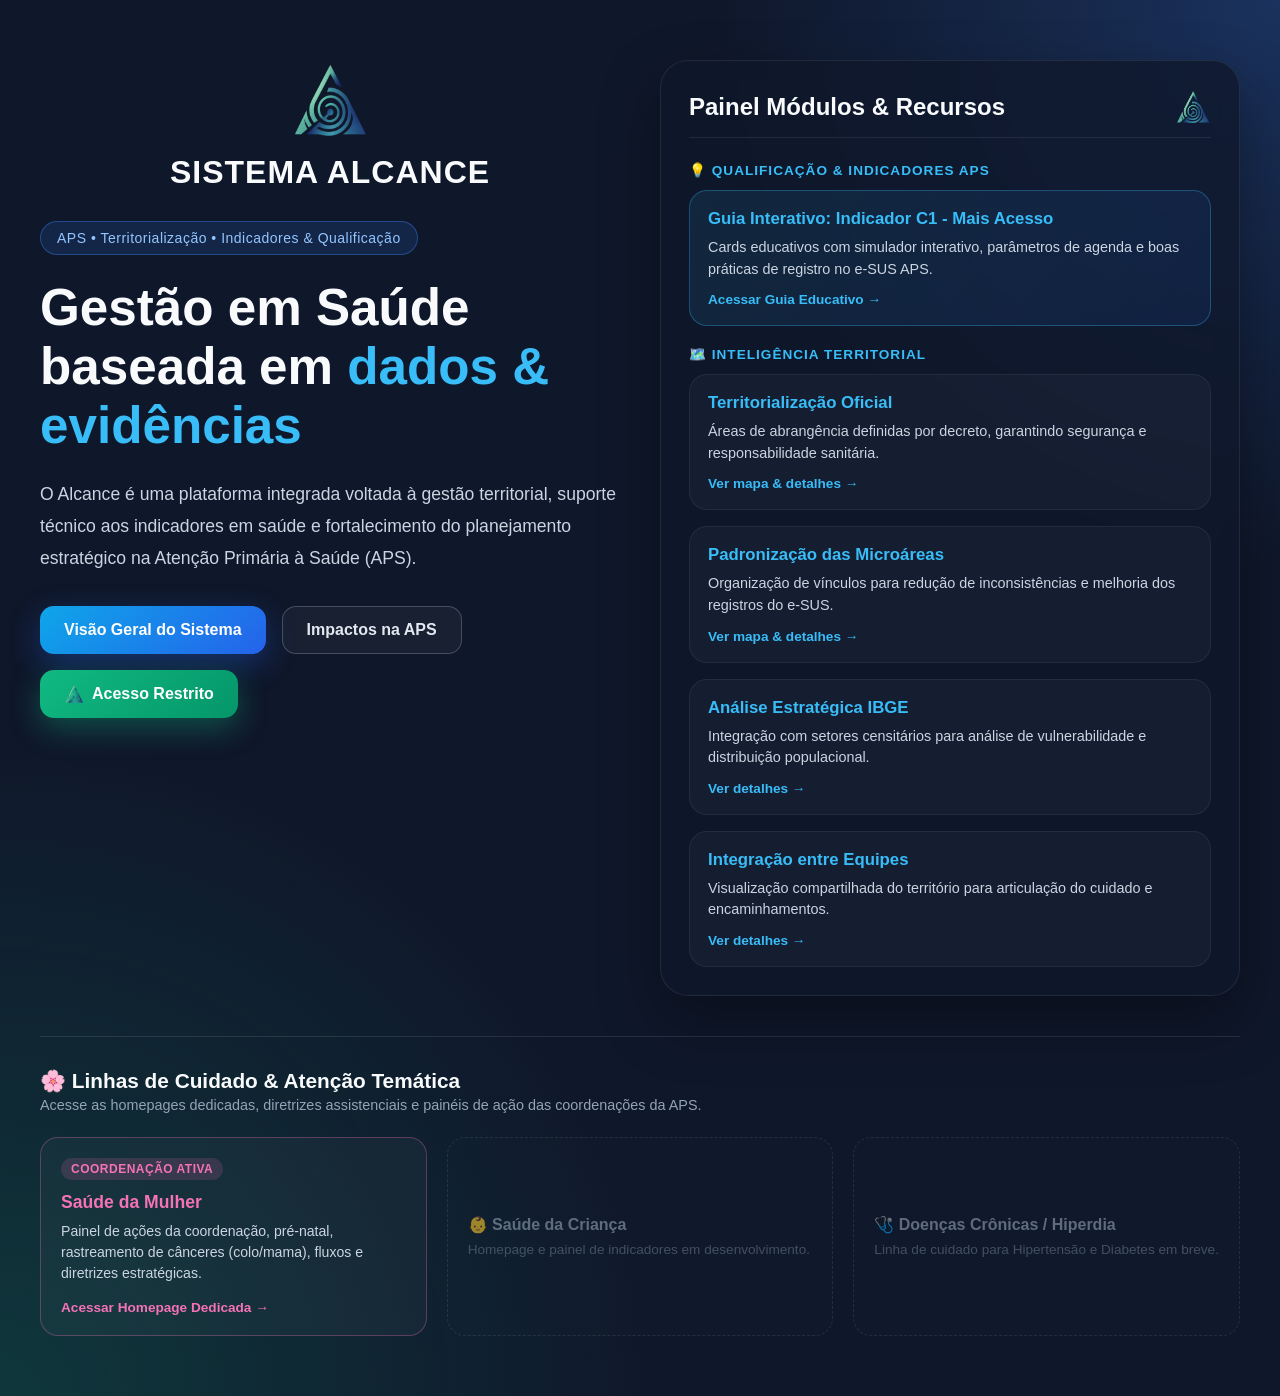
==== index.html @ 6677993c "Update index.html" ====
<!DOCTYPE html>
<html lang="pt-BR">
<head>
  <!-- Google tag (gtag.js) -->
  <script async src="https://www.googletagmanager.com/gtag/js?id=G-38ZMN3E2EZ"></script>
  <script>
    window.dataLayer = window.dataLayer || [];
    function gtag(){dataLayer.push(arguments);}
    gtag('js', new Date());

    gtag('config', 'G-38ZMN3E2EZ');
  </script>
	
  <!-- Meta Tags Básicas e Configurações -->
  <meta charset="UTF-8">
  <meta name="viewport" content="width=device-width, initial-scale=1.0">
  <title>Sistema Alcance - Gestão, Territorialização e Indicadores APS</title>
  <meta name="description" content="Sistema Alcance: Plataforma integrada para a Atenção Primária à Saúde (APS) com mapeamento territorial, gestão de equipes, acompanhamento de escalas, indicadores de saúde e ordens de serviço.">
  <meta name="keywords" content="Alcance, APS, Atenção Primária à Saúde, Estratégia Saúde da Família, ESF, eMulti, territorialização, microáreas, gestão de saúde pública, diário de bordo, DGAPS">
  <meta name="robots" content="index, follow">

  <!-- Autoria e Propriedade Intelectual -->
  <meta name="author" content="Hermes Sousa Novais, Matheus Correia Seki">
  <meta name="copyright" content="© 2026 Matheus Correia Seki, Hermes Sousa Novais. Todos os direitos reservados.">
  <meta name="designer" content="Hermes Sousa Novais, Matheus Correia Seki">
  <meta name="publisher" content="Hermes Sousa Novais, Matheus Correia Seki">

  <!-- Funcionalidades do Sistema (Metadados Personalizados e Aplicação) -->
  <meta name="application-name" content="Alcance">
  <meta name="category" content="Sistema de Gestão / Saúde / Territorialização">
  <meta name="system-features" content="Buscador de Estabelecimentos, Buscador de Profissionais, Buscador de Território, Gestão de Ordens de Serviço, Chamados e Sala de Chat Alcance">

  <!-- Open Graph (Para redes sociais como WhatsApp, LinkedIn, Facebook) -->
  <meta property="og:type" content="website">
  <meta property="og:title" content="Alcance - Sistema de Gestão e Diretoria (DGAPS)">
  <meta property="og:description" content="Plataforma de gestão com buscadores de estabelecimentos, profissionais e territórios, emissão de ordens de serviço e chat integrado.">
  <meta property="og:site_name" content="Alcance">
  <meta property="og:locale" content="pt_BR">
  <meta property="og:image" content="https://alcancedab.github.io/sistemaalcance/faviconA_500x476.png">
  
						  
																		  
																				 
  <link rel="icon" type="image/x-icon" href="faviconA_500x476.png">

  <style>
    * {
      margin: 0;
      padding: 0;
      box-sizing: border-box;
      font-family: Arial, Helvetica, sans-serif;
    }

    body {
      background: #0f172a;
      color: #f8fafc;
      overflow-x: hidden;
    }

    .banner {
      min-height: 100vh;
      display: flex;
      flex-direction: column;
      align-items: center;
      justify-content: center;
      padding: 60px 20px;
      position: relative;
      background:
        radial-gradient(circle at top right, rgba(59,130,246,0.25), transparent 30%),
        radial-gradient(circle at bottom left, rgba(16,185,129,0.2), transparent 35%),
        #0f172a;
    }

    .container {
      width: 100%;
      max-width: 1200px;
      display: grid;
      grid-template-columns: repeat(auto-fit, minmax(320px, 1fr));
      gap: 40px;
      align-items: flex-start;
    }

    .content {
      animation: fadeUp 1s ease;
    }

    .header-brand {
      text-align: center;
      margin-bottom: 30px;
    }

    .header-brand img {
      width: 80px;
      height: 80px;
      margin-bottom: 10px;
    }

    .header-brand h1 {
      font-size: 2rem;
      letter-spacing: 1px;
    }

    .tag {
      display: inline-block;
      padding: 8px 16px;
      border-radius: 999px;
      background: rgba(59,130,246,0.15);
      border: 1px solid rgba(59,130,246,0.4);
      color: #93c5fd;
      margin-bottom: 24px;
      font-size: 14px;
      letter-spacing: 0.5px;
    }

    h1 {
      font-size: clamp(2.2rem, 4vw, 3.8rem);
      line-height: 1.15;
      margin-bottom: 24px;
      font-weight: 800;
    }

    h1 span {
      color: #38bdf8;
    }

    .description {
      font-size: 1.1rem;
      line-height: 1.8;
      color: #cbd5e1;
      margin-bottom: 32px;
    }

    .buttons {
      display: flex;
      flex-wrap: wrap;
      gap: 16px;
    }

    .btn {
      padding: 14px 24px;
      border-radius: 14px;
      text-decoration: none;
      font-weight: bold;
      transition: 0.3s ease;
      cursor: pointer;
      border: none;
      font-size: 1rem;
      display: inline-flex;
      align-items: center;
      gap: 8px;
    }

    .btn-primary {
      background: linear-gradient(135deg, #0ea5e9, #2563eb);
      color: white;
      box-shadow: 0 10px 30px rgba(37,99,235,0.35);
    }

    .btn-primary:hover {
      transform: translateY(-3px);
    }

    .btn-secondary {
      border: 1px solid rgba(255,255,255,0.2);
      color: #e2e8f0;
      background: rgba(255,255,255,0.04);
    }

    .btn-secondary:hover {
      background: rgba(255,255,255,0.08);
    }

    .btn-intranet {
      background: linear-gradient(135deg, #10b981, #059669);
      color: white;
      box-shadow: 0 10px 30px rgba(16, 185, 129, 0.35);
    }

    .btn-intranet:hover {
      transform: translateY(-3px);
      background: linear-gradient(135deg, #059669, #047857);
    }

    .panel {
      background: rgba(15,23,42,0.75);
      border: 1px solid rgba(255,255,255,0.08);
      border-radius: 28px;
      padding: 28px;
      backdrop-filter: blur(10px);
      box-shadow: 0 25px 60px rgba(0,0,0,0.35);
      animation: fadeUp 1.2s ease;
    }

    .panel-header {
      display: flex;
      align-items: center;
      justify-content: space-between;
      margin-bottom: 24px;
      border-bottom: 1px solid rgba(255,255,255,0.08);
      padding-bottom: 12px;
    }

    .panel-header h2 {
      color: #f8fafc;
      font-size: 1.5rem;
    }

    .section-title {
      font-size: 0.85rem;
      text-transform: uppercase;
      letter-spacing: 1px;
      color: #38bdf8;
      margin: 20px 0 12px 0;
      font-weight: bold;
    }

    .card-grid {
      display: grid;
      gap: 16px;
    }

    .card {
      background: rgba(255,255,255,0.03);
      border: 1px solid rgba(255,255,255,0.06);
      border-radius: 18px;
      padding: 18px;
      transition: 0.3s ease;
      cursor: pointer;
      display: flex;
      flex-direction: column;
      justify-content: space-between;
      text-decoration: none;
    }

    .card:hover {
      transform: translateY(-3px);
      border-color: rgba(56,189,248,0.4);
      background: rgba(56,189,248,0.06);
    }

								   
    .card-featured {
      background: linear-gradient(135deg, rgba(56,189,248,0.1), rgba(37,99,235,0.1));
      border: 1px solid rgba(56,189,248,0.3);
    }

    .card-featured:hover {
      background: linear-gradient(135deg, rgba(56,189,248,0.2), rgba(37,99,235,0.2));
      border-color: #38bdf8;
    }

    .card h3 {
      margin-bottom: 8px;
      color: #38bdf8;
      font-size: 1.05rem;
    }

    .card p {
      color: #cbd5e1;
      line-height: 1.5;
      font-size: 0.9rem;
      margin-bottom: 12px;
    }

    .card-action {
      font-size: 0.85rem;
      color: #38bdf8;
      font-weight: bold;
      display: inline-flex;
      align-items: center;
      gap: 4px;
    }

    /* --- SEÇÃO DE RODAPÉ: LINHAS DE CUIDADO --- */
    .footer-care-lines {
      width: 100%;
      max-width: 1200px;
      margin: 40px auto 0 auto;
      padding-top: 32px;
      border-top: 1px solid rgba(255, 255, 255, 0.1);
      animation: fadeUp 1.4s ease;
    }

    .footer-header {
      margin-bottom: 24px;
    }

    .footer-header h2 {
      font-size: 1.3rem;
      color: #f8fafc;
      display: flex;
      align-items: center;
      gap: 8px;
    }

    .footer-header p {
      color: #94a3b8;
      font-size: 0.9rem;
      margin-top: 4px;
    }

    .care-grid {
      display: grid;
      grid-template-columns: repeat(auto-fit, minmax(280px, 1fr));
      gap: 20px;
    }

    /* Card Temático Ativo (Saúde da Mulher) */
    .card-care {
      background: rgba(255, 255, 255, 0.03);
      border: 1px solid rgba(244, 114, 182, 0.3);
      border-radius: 18px;
      padding: 20px;
      text-decoration: none;
      transition: all 0.3s ease;
      display: flex;
      flex-direction: column;
      justify-content: space-between;
    }

    .card-care:hover {
      transform: translateY(-4px);
      background: rgba(244, 114, 182, 0.06);
      border-color: #f472b6;
      box-shadow: 0 10px 25px rgba(244, 114, 182, 0.15);
    }

    .card-care-badge {
      display: inline-block;
      align-self: flex-start;
      padding: 4px 10px;
      border-radius: 999px;
      background: rgba(244, 114, 182, 0.15);
      color: #f472b6;
      font-size: 0.75rem;
      font-weight: bold;
      margin-bottom: 12px;
      letter-spacing: 0.5px;
    }

    .card-care h3 {
      color: #f472b6;
      font-size: 1.1rem;
      margin-bottom: 8px;
    }

    .card-care p {
      color: #cbd5e1;
      font-size: 0.88rem;
      line-height: 1.5;
      margin-bottom: 16px;
    }

    .card-care-action {
      font-size: 0.85rem;
      color: #f472b6;
      font-weight: bold;
      display: flex;
      align-items: center;
      gap: 4px;
    }

    /* Card Em Breve (Dashed/Opaco) */
    .card-care-placeholder {
      background: rgba(255, 255, 255, 0.01);
      border: 1px dashed rgba(255, 255, 255, 0.15);
      border-radius: 18px;
      padding: 20px;
      opacity: 0.6;
      display: flex;
      flex-direction: column;
      justify-content: center;
    }

    .card-care-placeholder h3 {
      color: #94a3b8;
      font-size: 1rem;
      margin-bottom: 6px;
    }

    .card-care-placeholder p {
      color: #64748b;
      font-size: 0.85rem;
      line-height: 1.4;
    }

    /* Modais */
    .modal {
      position: fixed;
      inset: 0;
      background: rgba(0,0,0,0.75);
      display: none;
      align-items: center;
      justify-content: center;
      padding: 20px;
      z-index: 1000;
    }

    .modal-content {
      width: 100%;
      max-width: 760px;
      max-height: 90vh;
      overflow-y: auto;
      background: #111827;
      border-radius: 24px;
      padding: 32px;
      border: 1px solid rgba(255,255,255,0.08);
      animation: fadeUp 0.4s ease;
    }

    .modal-content h2 {
      margin-bottom: 18px;
      color: #38bdf8;
    }

    .modal-content p {
      color: #e2e8f0;
      line-height: 1.8;
      margin-bottom: 16px;
    }

    .close {
      margin-top: 20px;
      display: inline-block;
      padding: 12px 18px;
      border-radius: 12px;
      background: #2563eb;
      color: white;
      cursor: pointer;
      border: none;
      font-weight: bold;
    }

    .close:hover {
      background: #1d4ed8;
    }

    .subtitle {
      font-weight: bold;
      color: #38bdf8;
      margin: 16px 0 12px;
    }

    .before {
      background: #7f1d1d;
      padding: 16px;
      border-radius: 12px;
    }

    .after {
      background: #065f46;
      padding: 16px;
      border-radius: 12px;
    }

    .split {
      display: flex;
      flex-wrap: wrap;
      gap: 2%;
      margin-bottom: 20px;
    }

    .center {
      text-align: center;
      font-size: 1.1rem;
      font-weight: bold;
      margin: 20px 0;
      color: #38bdf8;
    }

    @keyframes fadeUp {
      from {
        opacity: 0;
        transform: translateY(30px);
      }
      to {
        opacity: 1;
        transform: translateY(0);
      }
    }

    @media (max-width: 768px) {
      .banner {
        padding: 40px 16px;
      }

      .description {
        font-size: 1rem;
      }

      .split .box {
        width: 100% !important;
        margin-bottom: 10px;
      }
    }
  </style>
</head>
<body>

<section class="banner">
  <div class="container">

    <div class="content">
      <div class="header-brand" align="center">
        <img src="faviconA_500x476.png" alt="Logo Sistema Alcance">
        <h1>SISTEMA ALCANCE</h1>
      </div>

      <div class="tag">APS • Territorialização • Indicadores & Qualificação</div>

      <h1>
        Gestão em Saúde baseada em <span>dados & evidências</span>
      </h1>

      <p class="description">
        O Alcance é uma plataforma integrada voltada à gestão territorial, suporte técnico aos indicadores em saúde e fortalecimento do planejamento estratégico na Atenção Primária à Saúde (APS).
      </p>

      <div class="buttons">
        <button id="btn-explorar-avancos" class="btn btn-primary" onclick="openModal('modal1')">Visão Geral do Sistema</button>
        <button id="btn-impacto-aps" class="btn btn-secondary" onclick="openModal('modal2')">Impactos na APS</button>


<a id="modal_restrito" href="#" class="btn btn-intranet" target="ALCANCE" title="ACESSAR ALCANCE" onclick="atualizarLink(this)">
  <img src="faviconA_500x476.png" alt="Logo Intranet" style="width: 20px; height: 20px; vertical-align: middle;">
  Acesso Restrito
</a>

<script>
  function atualizarLink(elemento) {
    const urlAtual = window.location.href;
    const timestamp = Date.now();
    const baseUrl = "http://172.20.15.152:8080/alcance/";

    elemento.href = `${baseUrl}?origem=${encodeURIComponent(urlAtual)}&ts=${timestamp}`;
  }
</script>
		  
   
	
      </div>
    </div>

    <div class="panel">
      <div class="panel-header">
        <h2>Painel Módulos & Recursos</h2>
        <img src="faviconA_500x476.png" alt="Logo Intranet" style="width: 36px; height: 36px;">
      </div>

      <!-- SEÇÃO 1: EDUCAÇÃO & INDICADORES DA APS -->
      <div class="section-title">💡 Qualificação & Indicadores APS</div>
      <div class="card-grid">

																   
        <a href="monitoramento_c1.html" class="card card-featured" id="modal_monitoramento_c1" name="modal_monitoramento_c1">
          <div>
            <h3>Guia Interativo: Indicador C1 - Mais Acesso</h3>
            <p>Cards educativos com simulador interativo, parâmetros de agenda e boas práticas de registro no e-SUS APS.</p>
          </div>
          <span class="card-action">Acessar Guia Educativo &rarr;</span>
        </a>

      </div>

      <!-- SEÇÃO 2: TERRITORIALIZAÇÃO E INTELIGÊNCIA -->
      <div class="section-title">🗺️ Inteligência Territorial</div>
      <div class="card-grid">

        <div id="card-territorializacao-oficial" class="card" onclick="openModal('territorio')">
          <div>
            <h3>Territorialização Oficial</h3>
            <p>Áreas de abrangência definidas por decreto, garantindo segurança e responsabilidade sanitária.</p>
          </div>
          <span class="card-action">Ver mapa & detalhes &rarr;</span>
        </div>

        <div id="card-padronizacao-microareas" class="card" onclick="openModal('microareas')">
          <div>
            <h3>Padronização das Microáreas</h3>
            <p>Organização de vínculos para redução de inconsistências e melhoria dos registros do e-SUS.</p>
          </div>
          <span class="card-action">Ver mapa & detalhes &rarr;</span>
        </div>

        <div id="card-inteligencia-territorial" class="card" onclick="openModal('dados')">
          <div>
            <h3>Análise Estratégica IBGE</h3>
            <p>Integração com setores censitários para análise de vulnerabilidade e distribuição populacional.</p>
          </div>
          <span class="card-action">Ver detalhes &rarr;</span>
        </div>

        <div id="card-integracao-equipes" class="card" onclick="openModal('integracao')">
          <div>
            <h3>Integração entre Equipes</h3>
            <p>Visualização compartilhada do território para articulação do cuidado e encaminhamentos.</p>
          </div>
          <span class="card-action">Ver detalhes &rarr;</span>
        </div>

      </div>
    </div>

  </div> <!-- /container -->

  <!-- RODAPÉ DE LINHAS DE CUIDADO -->
  <div class="footer-care-lines">
    <div class="footer-header">
      <h2>🌸 Linhas de Cuidado & Atenção Temática</h2>
      <p>Acesse as homepages dedicadas, diretrizes assistenciais e painéis de ação das coordenações da APS.</p>
    </div>

    <div class="care-grid">

      <!-- CARD: SAÚDE DA MULHER -->
      <a href="https://alcancedab.github.io/sistemaalcance/saude_da_mulher/" class="card-care" id="card-saude-mulher">
        <div>
          <span class="card-care-badge">COORDENAÇÃO ATIVA</span>
          <h3>Saúde da Mulher</h3>
          <p>Painel de ações da coordenação, pré-natal, rastreamento de cânceres (colo/mama), fluxos e diretrizes estratégicas.</p>
        </div>
        <span class="card-care-action">Acessar Homepage Dedicada &rarr;</span>
      </a>

      <!-- CARD PLACEHOLDER: EXPANSÃO FUTURA 1 -->
      <div class="card-care-placeholder">
        <h3>👶 Saúde da Criança</h3>
        <p>Homepage e painel de indicadores em desenvolvimento.</p>
      </div>

      <!-- CARD PLACEHOLDER: EXPANSÃO FUTURA 2 -->
      <div class="card-care-placeholder">
        <h3>🩺 Doenças Crônicas / Hiperdia</h3>
        <p>Linha de cuidado para Hipertensão e Diabetes em breve.</p>
      </div>

    </div>
  </div>

</section>

<!-- Modais de Informação -->

<div class="modal" id="territorio">
  <div class="modal-content">
    <h2>Territorialização Oficial da APS</h2>
    <p>
      A definição oficial das áreas de abrangência estabelece uma base territorial única para o município, fortalecendo a responsabilidade sanitária das equipes e reduzindo conflitos operacionais.
    </p>
    <p>
      Essa estrutura melhora o planejamento assistencial, garante maior rastreabilidade das ações e cria uma referência institucional sólida para organização da rede.
    </p>

    <iframe title="Mapa da Territorialização Oficial da APS" src="https://www.google.com/maps/d/embed?mid=1eyHaUmgde3d_SB54TWCWEo4ScTZJweg&ehbc=2E312F" width="100%" height="480" style="border:0;"></iframe>

    <button id="btn-fechar-modal-territorio" class="close" onclick="closeModal('territorio')">Fechar</button>
  </div>
</div>

<div class="modal" id="microareas">
  <div class="modal-content">
    <h2>Padronização das Microáreas</h2>
    <p>
      As microáreas foram organizadas e vinculadas corretamente às equipes responsáveis, reduzindo registros incorretos e melhorando a consistência dos dados assistenciais.
    </p>
    <p>
      Com informações mais confiáveis, a gestão amplia sua capacidade de identificar demandas, monitorar territórios e qualificar o planejamento das ações de saúde.
    </p>

    <iframe title="Mapa de Padronização das Microáreas" src="https://www.google.com/maps/d/embed?mid=16fmvKLqYx9dQ7GLffCmr80mK1w67Ek8&ehbc=2E312F" width="100%" height="480" style="border:0;"></iframe>	

    <button id="btn-fechar-modal-microareas" class="close" onclick="closeModal('microareas')">Fechar</button>
  </div>
</div>

<div class="modal" id="dados">
  <div class="modal-content">
    <h2>Inteligência Territorial e Análise Estratégica</h2>
    <p>
      O mapa territorial estruturado com base nos setores censitários do IBGE amplia a capacidade analítica do município e fortalece o planejamento territorial da APS.
    </p>
    <p>
      Essa organização permite análises relacionadas à distribuição populacional, vulnerabilidade social, demanda assistencial e priorização de ações no território.
    </p>

    <div class="subtitle">Organizar o território transforma o cuidado</div>

    <div class="split">
      <div class="box before" style="width:49%">
        <h2>ANTES</h2>
        <p>Território desorganizado<br>Equipes sobrepostas<br>População invisível</p>
      </div>

      <div class="box after" style="width:49%">
        <h2>DEPOIS</h2>
        <p>Território definido<br>Equipes equilibradas<br>Cuidado garantido</p>
      </div>	
    </div>

    <h2>Antes era sorte.<br>Hoje é estratégia.</h2>
    <button id="btn-fechar-modal-dados" class="close" onclick="closeModal('dados')">Fechar</button>
  </div>
</div>

<div class="modal" id="integracao">
  <div class="modal-content">
    <h2>Integração e Coordenação do Cuidado</h2>
    <p>
      A visualização compartilhada dos territórios fortalece a comunicação entre equipes, reduz fragmentações e melhora o fluxo de encaminhamentos na rede.
    </p>
    <p>
      O resultado é uma APS mais integrada, organizada e preparada para garantir continuidade do cuidado à população.
    </p>

    <div class="center">
      Quando você organiza o território…<br>você transforma o cuidado.
    </div>

    <button id="btn-fechar-modal-integracao" class="close" onclick="closeModal('integracao')">Fechar</button>
  </div>
</div>

<div class="modal" id="modal1">
  <div class="modal-content">
    <h2>Visão Geral do Sistema Alcance</h2>
    <p>
      O Alcance consolida uma base integrada de inteligência territorial e suporte à gestão para a Atenção Primária à Saúde.
    </p>
    <p>
      Unindo territorialização, monitoramento de indicadores e suporte aos profissionais de saúde, o sistema busca aumentar a confiabilidade dos dados e qualificar a gestão pública.
    </p>
    <button id="btn-fechar-modal1" class="close" onclick="closeModal('modal1')">Fechar</button>
  </div>
</div>

<div class="modal" id="modal2">
  <div class="modal-content">
    <h2>Impactos Diretos na APS</h2>
    <p>
      As melhorias implementadas fortalecem princípios centrais da Atenção Primária, como territorialização, adscrição, responsabilidade sanitária e coordenação do cuidado.
    </p>
    <p>
      Com dados mais precisos e apoio pedagógico, as equipes conseguem atuar com maior efetividade, qualificar o acompanhamento da população e otimizar os indicadores municipais.
    </p>
    <button id="btn-fechar-modal2" class="close" onclick="closeModal('modal2')">Fechar</button>
  </div>
</div>

<script>
  function openModal(id) {
    document.getElementById(id).style.display = 'flex';
    
    if (typeof gtag === 'function') {
      gtag('event', 'abrir_modal', {
        'modal_id': id
      });
    }
  }

  function closeModal(id) {
    document.getElementById(id).style.display = 'none';
    
    if (typeof gtag === 'function') {
      gtag('event', 'fechar_modal', {
        'modal_id': id
      });
    }
  }

  window.onclick = function(event) {
    document.querySelectorAll('.modal').forEach(modal => {
      if (event.target === modal) {
        closeModal(modal.id);
      }
    });
  };

  window.addEventListener('keydown', function(event) {
    if (event.key === 'Escape') {
      document.querySelectorAll('.modal').forEach(modal => {
        if (modal.style.display === 'flex') {
          closeModal(modal.id);
        }
      });
    }
  });
</script>

</body>
</html>
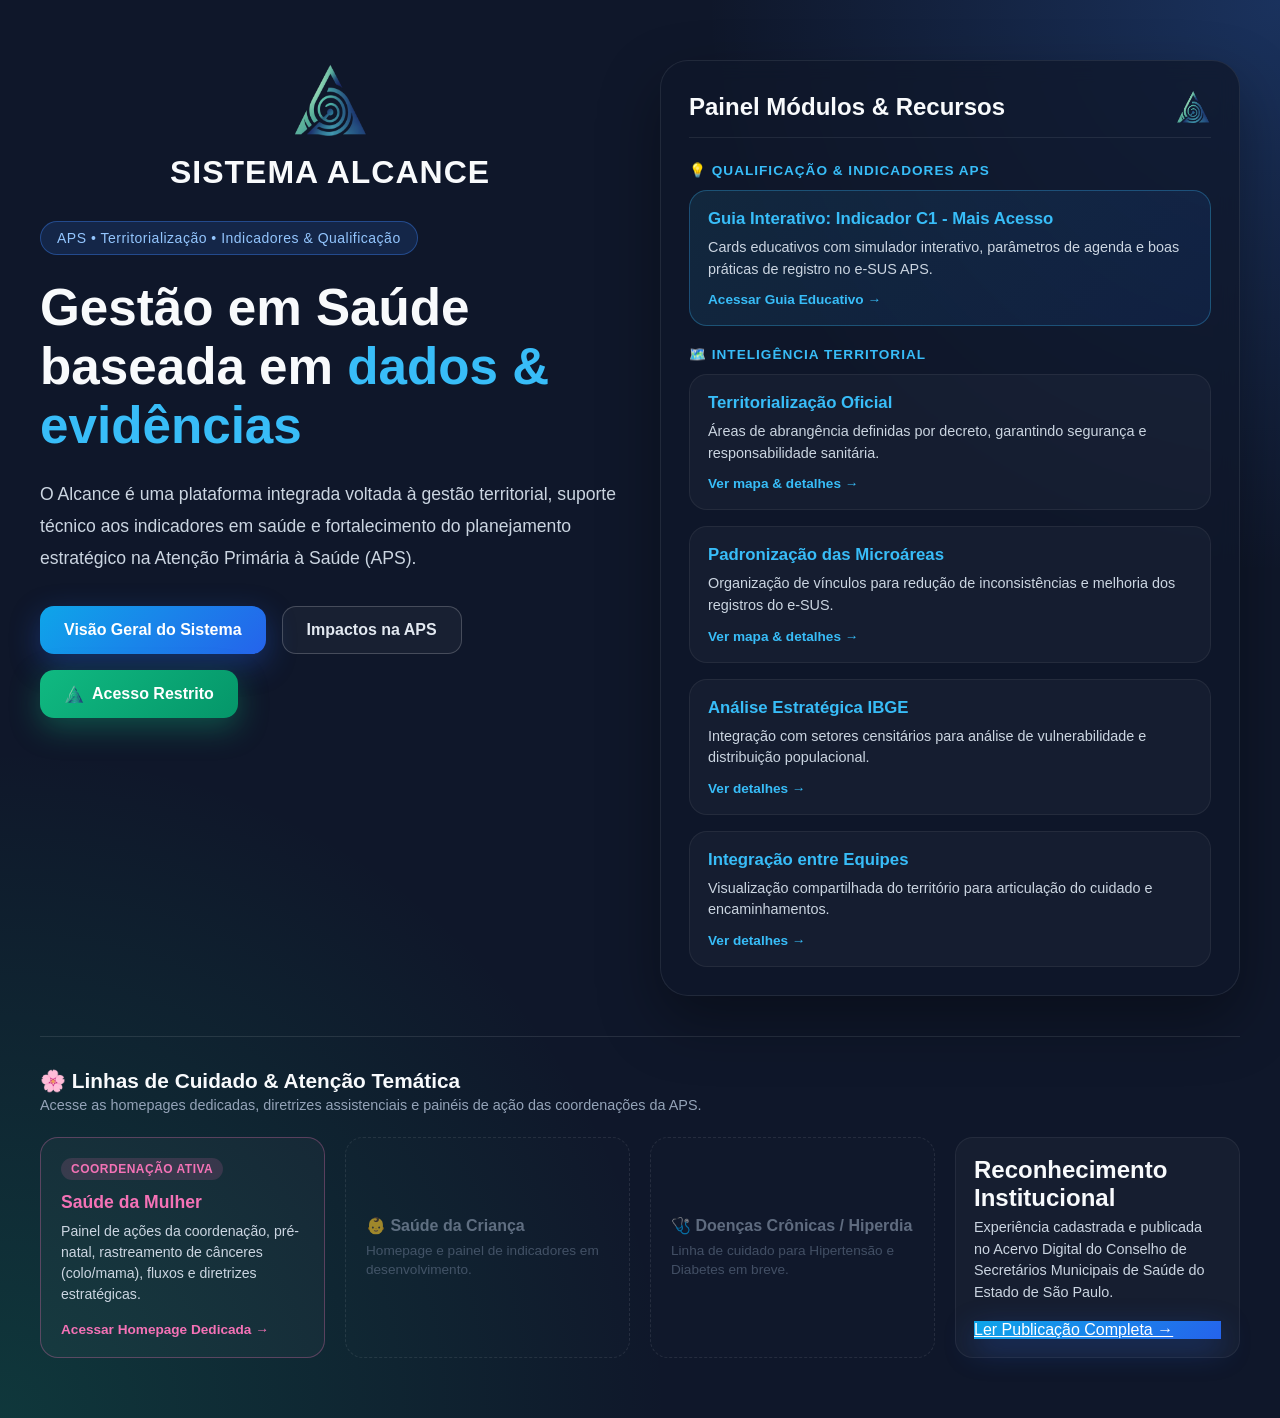
==== commit aa5521a9: "Update index.html" ====
--- a/index.html
+++ b/index.html
@@ -521,11 +521,6 @@
         <button id="btn-impacto-aps" class="btn btn-secondary" onclick="openModal('modal2')">Impactos na APS</button>
 
 
-<a id="modal_restrito" href="#" class="btn btn-intranet" target="ALCANCE" title="ACESSAR ALCANCE" onclick="atualizarLink(this)">
-  <img src="faviconA_500x476.png" alt="Logo Intranet" style="width: 20px; height: 20px; vertical-align: middle;">
-  Acesso Restrito
-</a>
-
 <script>
   function atualizarLink(elemento) {
     const urlAtual = window.location.href;
@@ -535,7 +530,10 @@
     elemento.href = `${baseUrl}?origem=${encodeURIComponent(urlAtual)}&ts=${timestamp}`;
   }
 </script>
-		  
+<a id="modal_restrito" href="#" class="btn btn-intranet" target="ALCANCE" title="ACESSAR ALCANCE" onclick="atualizarLink(this)">
+  <img src="faviconA_500x476.png" alt="Logo Intranet" style="width: 20px; height: 20px; vertical-align: middle;">  Acesso Restrito</a>
+
+  
    
 	
       </div>
@@ -611,6 +609,9 @@
     </div>
 
     <div class="care-grid">
+
+
+
 
       <!-- CARD: SAÚDE DA MULHER -->
       <a href="https://alcancedab.github.io/sistemaalcance/saude_da_mulher/" class="card-care" id="card-saude-mulher">
@@ -634,8 +635,28 @@
         <p>Linha de cuidado para Hipertensão e Diabetes em breve.</p>
       </div>
 
+ <!-- CARD PLACEHOLDER: ALCANCE PUBLICAÇÕES 2 -->
+<div class="card">
+    <h2>Reconhecimento Institucional</h2>
+    <p>Experiência cadastrada e publicada no Acervo Digital do Conselho de Secretários Municipais de Saúde do Estado de São Paulo.</p>
+
+    <a href="https://alcancedab.github.io/sistemaalcance/publicacoes.html" target="_blank" rel="noopener noreferrer" class="btn-primary">
+        Ler Publicação Completa →
+    </a>
+</div>
+
     </div>
+
+
+
+
+
   </div>
+
+
+
+
+
 
 </section>
 
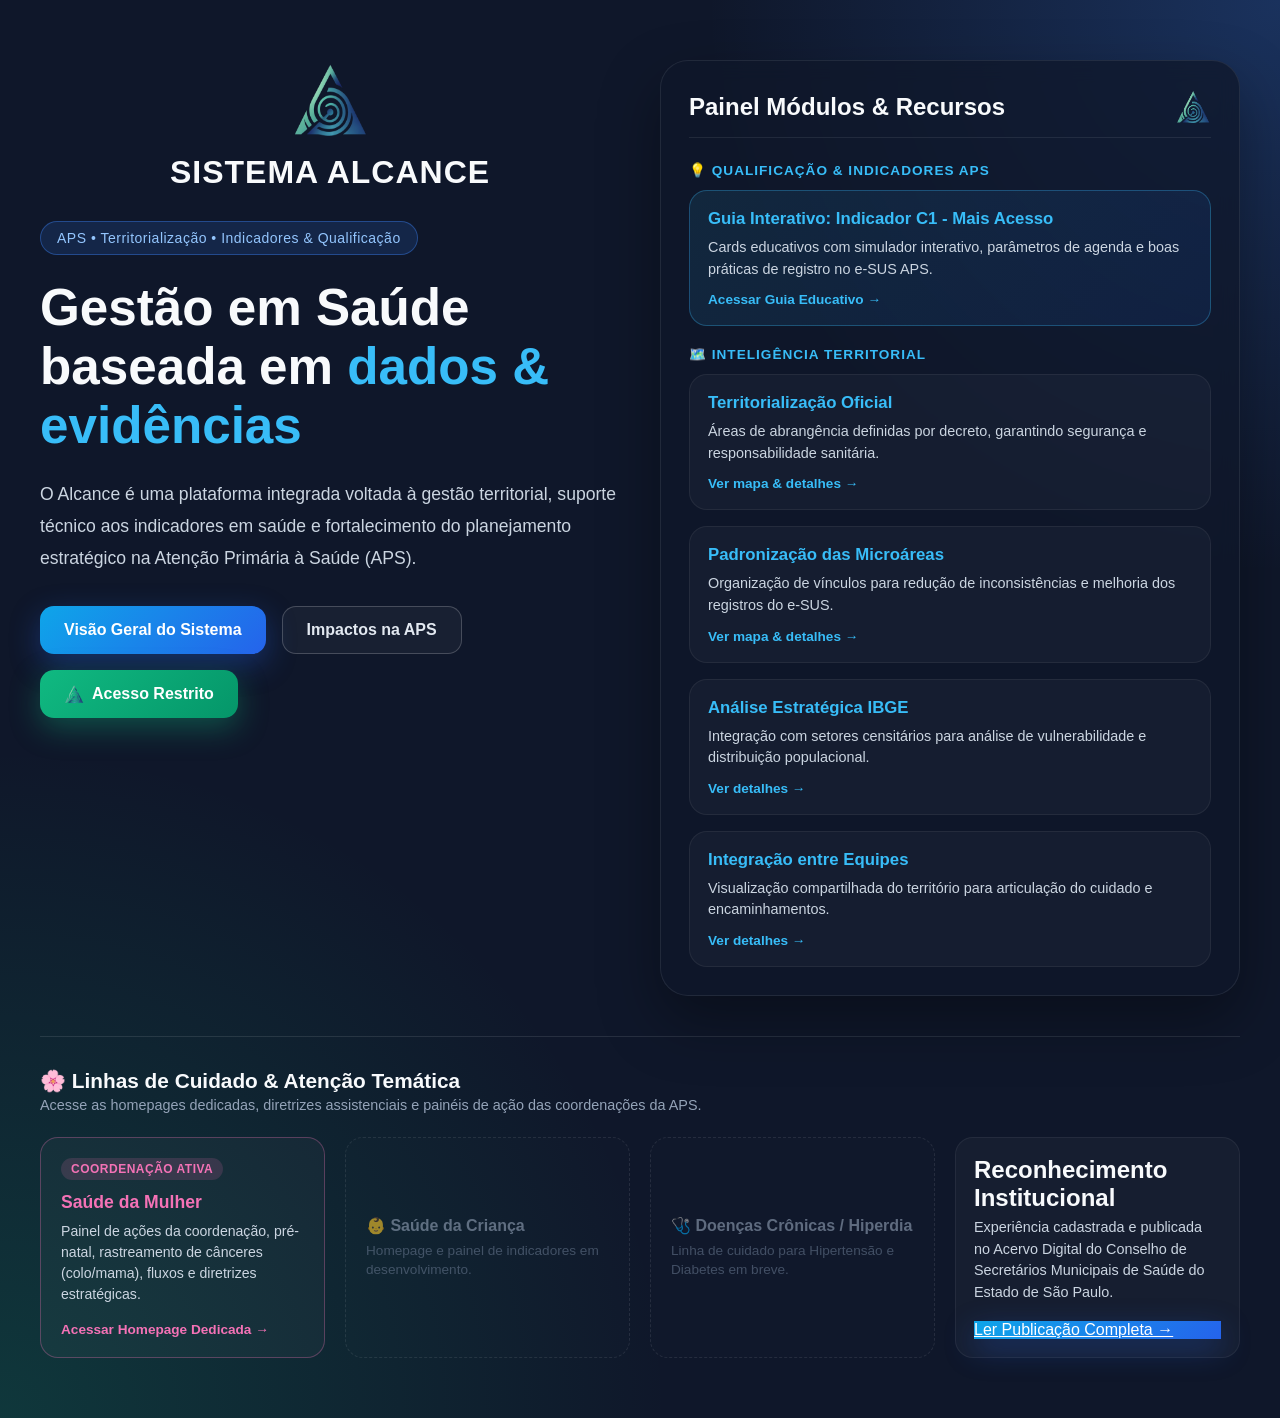
==== commit 03edde6d: "Update index.html" ====
--- a/index.html
+++ b/index.html
@@ -10,7 +10,7 @@
 
     gtag('config', 'G-38ZMN3E2EZ');
   </script>
-	
+<meta name="google-site-verification" content="s5olmcYxA5IlNNu046cuGvx0DZepJW0EpLOAgCFvPYY" />	
   <!-- Meta Tags Básicas e Configurações -->
   <meta charset="UTF-8">
   <meta name="viewport" content="width=device-width, initial-scale=1.0">
@@ -640,7 +640,7 @@
     <h2>Reconhecimento Institucional</h2>
     <p>Experiência cadastrada e publicada no Acervo Digital do Conselho de Secretários Municipais de Saúde do Estado de São Paulo.</p>
 
-    <a href="https://alcancedab.github.io/sistemaalcance/publicacoes.html" target="_blank" rel="noopener noreferrer" class="btn-primary">
+    <a href="https://alcancedab.github.io/sistemaalcance/publicacoes.html" class="btn-primary">
         Ler Publicação Completa →
     </a>
 </div>
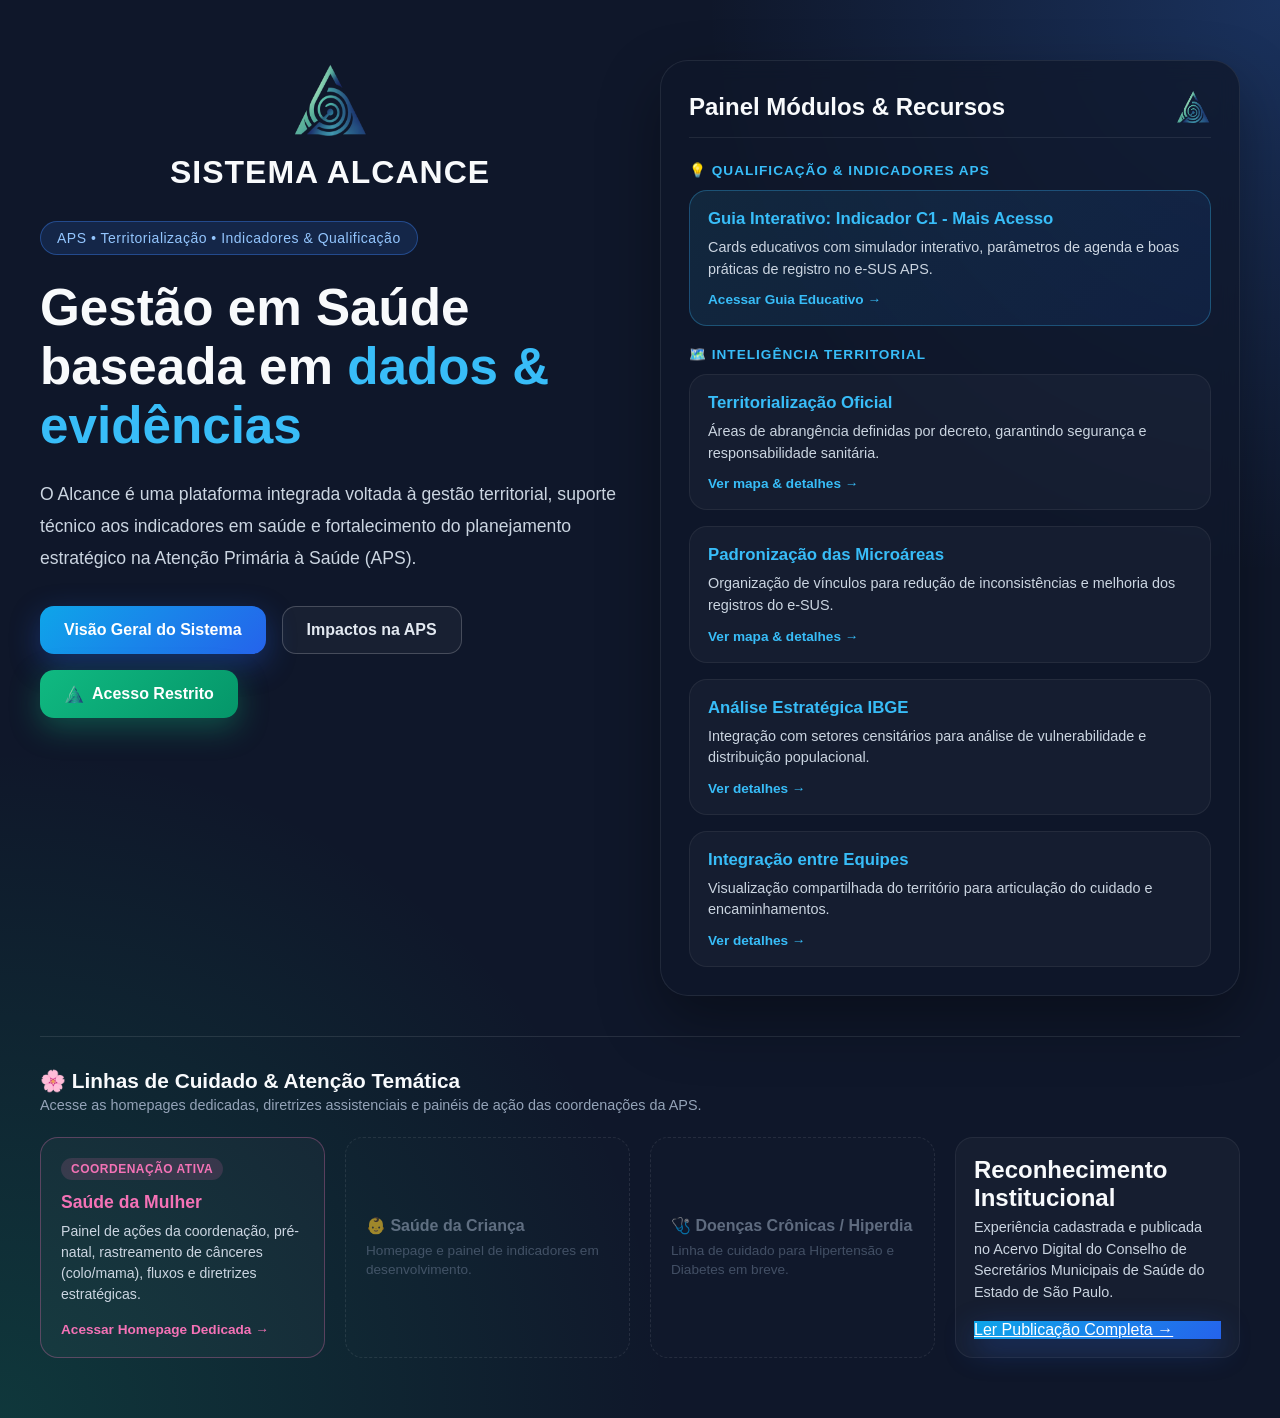
==== commit 74c39259: "Update index.html" ====
--- a/index.html
+++ b/index.html
@@ -11,6 +11,52 @@
     gtag('config', 'G-38ZMN3E2EZ');
   </script>
 <meta name="google-site-verification" content="s5olmcYxA5IlNNu046cuGvx0DZepJW0EpLOAgCFvPYY" />	
+
+<script type="application/ld+json">
+{
+  "@context": "https://schema.org",
+  "@graph": [
+    {
+      "@type": "SoftwareApplication",
+      "@id": "https://seudominio.com.br/#software",
+      "name": "Sistema Alcance",
+      "operatingSystem": "Web",
+      "applicationCategory": "HealthApplication",
+      "description": "Plataforma integrada voltada à gestão territorial, qualificação de e-SUS APS, indicadores de saúde e planejamento estratégico na Atenção Primária à Saúde.",
+      "url": "https://alcancedab.github.io/sistemaalcance/",
+      "featureList": [
+        "Inteligência Territorial e Geoprocessamento",
+        "Qualificação do e-SUS APS e Indicadores",
+        "Gestão de Linhas de Cuidado e Atenção Temática",
+        "Governança, Cadastros e Gestão de Pessoas"
+      ],
+      "offers": {
+        "@type": "Offer",
+        "price": "0",
+        "priceCurrency": "BRL",
+        "availability": "https://schema.org/InStock"
+      },
+      "author": {
+        "@id": "https://alcancedab.github.io/sistemaalcance/publicacoes.html"
+      }
+    },
+    {
+      "@type": "GovernmentOrganization",
+      "@id": "https://alcancedab.github.io/sistemaalcance/",
+      "name": "Atenção Primária à Saúde - Sistema Alcance",
+      "url": "https://alcancedab.github.io/sistemaalcance/",
+      "logo": "https://alcancedab.github.io/sistemaalcance/faviconA_500x476.png",
+      "knowsAbout": [
+        "Atenção Primária à Saúde",
+        "Territorialização e Setores Censitários IBGE",
+        "Indicadores e-SUS APS",
+        "Gestão de Saúde Pública"
+      ]
+    }
+  ]
+}
+</script>
+	
   <!-- Meta Tags Básicas e Configurações -->
   <meta charset="UTF-8">
   <meta name="viewport" content="width=device-width, initial-scale=1.0">
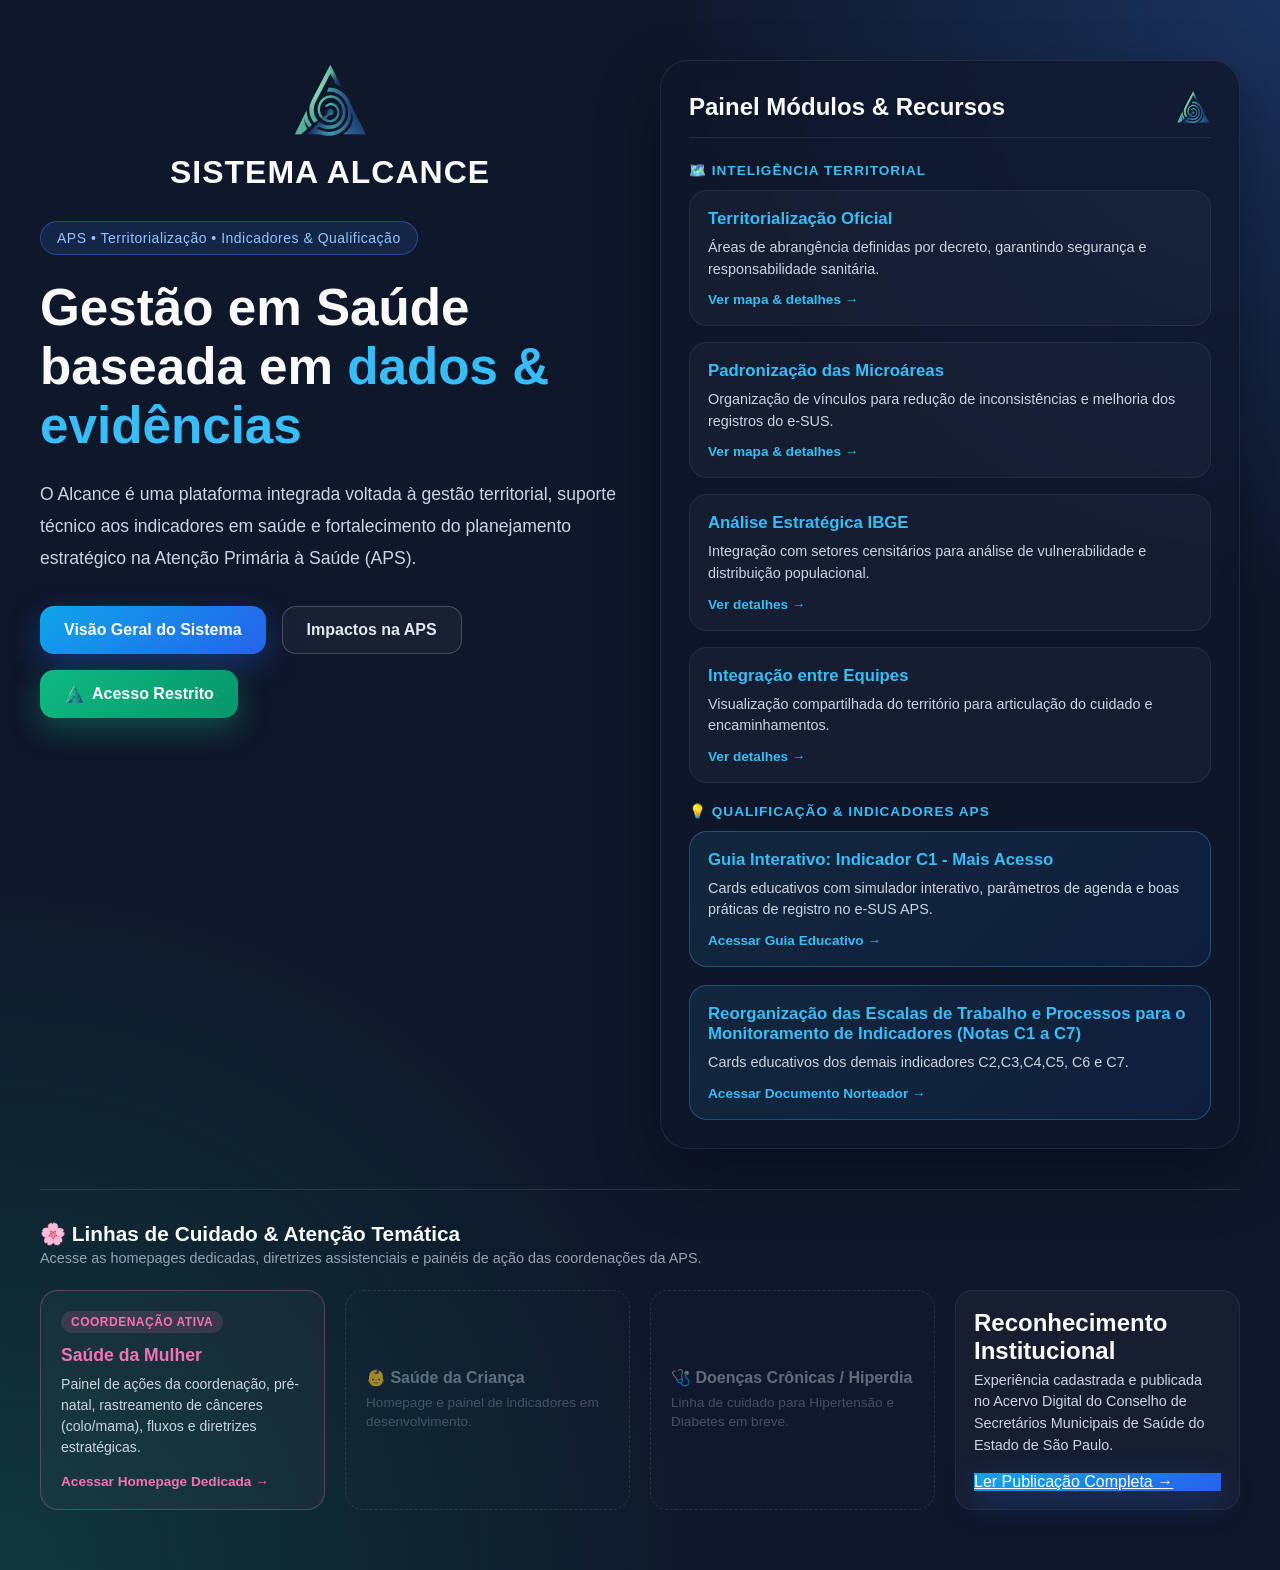
==== commit 4b31d559: "Update index.html" ====
--- a/index.html
+++ b/index.html
@@ -10,6 +10,14 @@
 
     gtag('config', 'G-38ZMN3E2EZ');
   </script>
+
+	<!-- Google Tag Manager -->
+<script>(function(w,d,s,l,i){w[l]=w[l]||[];w[l].push({'gtm.start':
+new Date().getTime(),event:'gtm.js'});var f=d.getElementsByTagName(s)[0],
+j=d.createElement(s),dl=l!='dataLayer'?'&l='+l:'';j.async=true;j.src=
+'https://www.googletagmanager.com/gtm.js?id='+i+dl;f.parentNode.insertBefore(j,f);
+})(window,document,'script','dataLayer','GTM-WS24N3Z8');</script>
+<!-- End Google Tag Manager -->
 <meta name="google-site-verification" content="s5olmcYxA5IlNNu046cuGvx0DZepJW0EpLOAgCFvPYY" />	
 
 <script type="application/ld+json">
@@ -56,7 +64,14 @@
   ]
 }
 </script>
-	
+
+	<!-- Google Tag Manager -->
+<script>(function(w,d,s,l,i){w[l]=w[l]||[];w[l].push({'gtm.start':
+new Date().getTime(),event:'gtm.js'});var f=d.getElementsByTagName(s)[0],
+j=d.createElement(s),dl=l!='dataLayer'?'&l='+l:'';j.async=true;j.src=
+'https://www.googletagmanager.com/gtm.js?id='+i+dl;f.parentNode.insertBefore(j,f);
+})(window,document,'script','dataLayer','GTM-M762NBXT');</script>
+<!-- End Google Tag Manager -->
   <!-- Meta Tags Básicas e Configurações -->
   <meta charset="UTF-8">
   <meta name="viewport" content="width=device-width, initial-scale=1.0">
@@ -542,7 +557,15 @@
   </style>
 </head>
 <body>
-
+<!-- Google Tag Manager (noscript) -->
+<noscript><iframe src="https://www.googletagmanager.com/ns.html?id=GTM-M762NBXT"
+height="0" width="0" style="display:none;visibility:hidden"></iframe></noscript>
+<!-- End Google Tag Manager (noscript) -->
+	
+<!-- Google Tag Manager (noscript) -->
+<noscript><iframe src="https://www.googletagmanager.com/ns.html?id=GTM-WS24N3Z8"
+height="0" width="0" style="display:none;visibility:hidden"></iframe></noscript>
+<!-- End Google Tag Manager (noscript) -->
 <section class="banner">
   <div class="container">
 
@@ -589,6 +612,45 @@
       <div class="panel-header">
         <h2>Painel Módulos & Recursos</h2>
         <img src="faviconA_500x476.png" alt="Logo Intranet" style="width: 36px; height: 36px;">
+      </div>
+
+
+      <!-- SEÇÃO 1: TERRITORIALIZAÇÃO E INTELIGÊNCIA -->
+      <div class="section-title">🗺️ Inteligência Territorial</div>
+      <div class="card-grid">
+
+        <div id="card-territorializacao-oficial" class="card" onclick="openModal('territorio')">
+          <div>
+            <h3>Territorialização Oficial</h3>
+            <p>Áreas de abrangência definidas por decreto, garantindo segurança e responsabilidade sanitária.</p>
+          </div>
+          <span class="card-action">Ver mapa & detalhes &rarr;</span>
+        </div>
+
+        <div id="card-padronizacao-microareas" class="card" onclick="openModal('microareas')">
+          <div>
+            <h3>Padronização das Microáreas</h3>
+            <p>Organização de vínculos para redução de inconsistências e melhoria dos registros do e-SUS.</p>
+          </div>
+          <span class="card-action">Ver mapa & detalhes &rarr;</span>
+        </div>
+
+        <div id="card-inteligencia-territorial" class="card" onclick="openModal('dados')">
+          <div>
+            <h3>Análise Estratégica IBGE</h3>
+            <p>Integração com setores censitários para análise de vulnerabilidade e distribuição populacional.</p>
+          </div>
+          <span class="card-action">Ver detalhes &rarr;</span>
+        </div>
+
+        <div id="card-integracao-equipes" class="card" onclick="openModal('integracao')">
+          <div>
+            <h3>Integração entre Equipes</h3>
+            <p>Visualização compartilhada do território para articulação do cuidado e encaminhamentos.</p>
+          </div>
+          <span class="card-action">Ver detalhes &rarr;</span>
+        </div>
+
       </div>
 
       <!-- SEÇÃO 1: EDUCAÇÃO & INDICADORES DA APS -->
@@ -605,44 +667,20 @@
         </a>
 
       </div>
-
-      <!-- SEÇÃO 2: TERRITORIALIZAÇÃO E INTELIGÊNCIA -->
-      <div class="section-title">🗺️ Inteligência Territorial</div>
-      <div class="card-grid">
-
-        <div id="card-territorializacao-oficial" class="card" onclick="openModal('territorio')">
+<br>
+    <div class="card-grid">
+															   
+        <a href="organiza_aps.html" class="card card-featured" id="modal_monitoramento_indicadores" name="modal_monitoramento_indicadores">
           <div>
-            <h3>Territorialização Oficial</h3>
-            <p>Áreas de abrangência definidas por decreto, garantindo segurança e responsabilidade sanitária.</p>
+            <h3>Reorganização das Escalas de Trabalho e Processos para o Monitoramento de Indicadores (Notas C1 a C7)</h3>
+            <p>Cards educativos  dos demais indicadores C2,C3,C4,C5, C6 e C7.</p>
           </div>
-          <span class="card-action">Ver mapa & detalhes &rarr;</span>
-        </div>
-
-        <div id="card-padronizacao-microareas" class="card" onclick="openModal('microareas')">
-          <div>
-            <h3>Padronização das Microáreas</h3>
-            <p>Organização de vínculos para redução de inconsistências e melhoria dos registros do e-SUS.</p>
-          </div>
-          <span class="card-action">Ver mapa & detalhes &rarr;</span>
-        </div>
-
-        <div id="card-inteligencia-territorial" class="card" onclick="openModal('dados')">
-          <div>
-            <h3>Análise Estratégica IBGE</h3>
-            <p>Integração com setores censitários para análise de vulnerabilidade e distribuição populacional.</p>
-          </div>
-          <span class="card-action">Ver detalhes &rarr;</span>
-        </div>
-
-        <div id="card-integracao-equipes" class="card" onclick="openModal('integracao')">
-          <div>
-            <h3>Integração entre Equipes</h3>
-            <p>Visualização compartilhada do território para articulação do cuidado e encaminhamentos.</p>
-          </div>
-          <span class="card-action">Ver detalhes &rarr;</span>
-        </div>
+          <span class="card-action">Acessar Documento Norteador &rarr;</span>
+        </a>
 
       </div>
+
+
     </div>
 
   </div> <!-- /container -->
